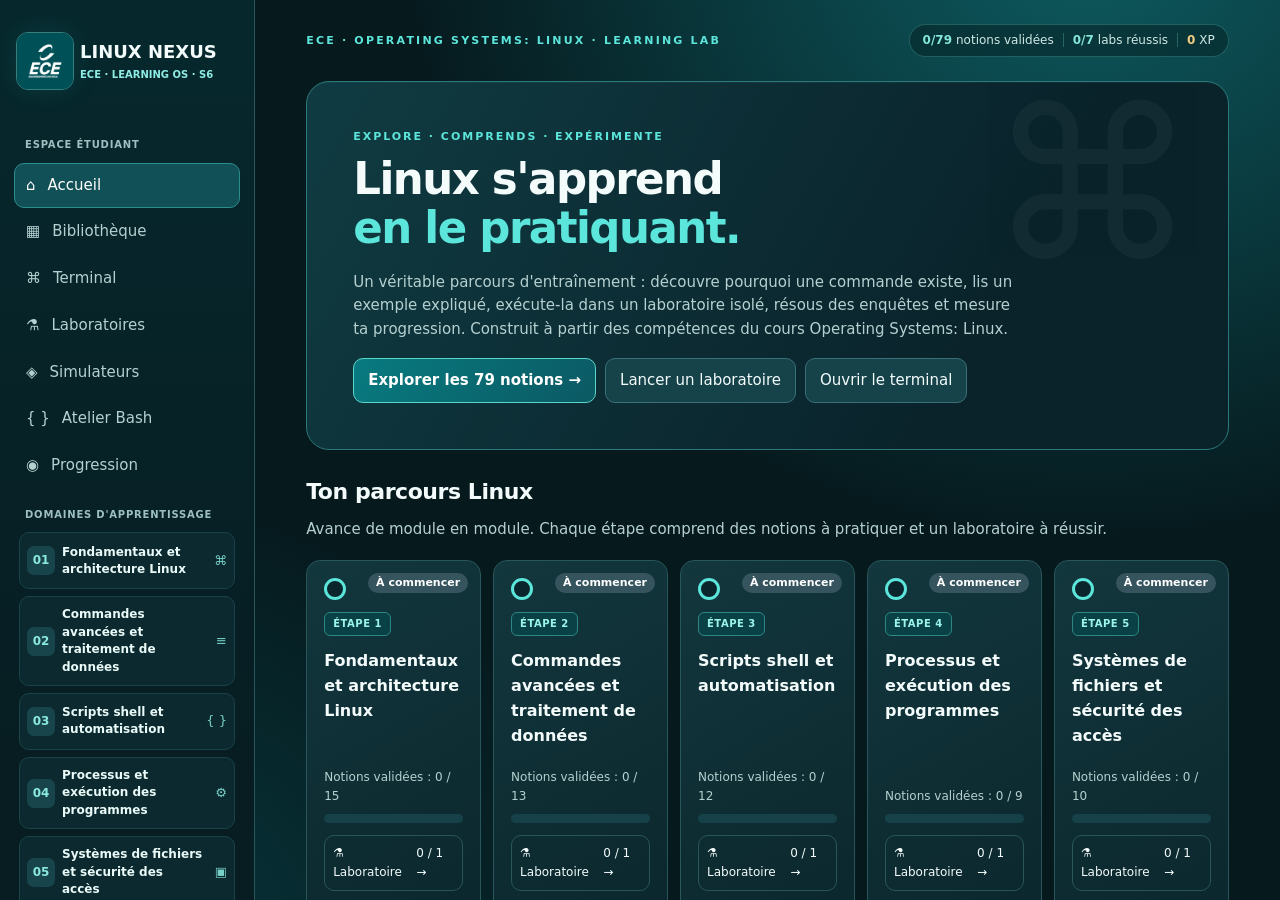
==== linux/index.html @ 172607f1 "feat: creer le point entree Linux sans dupliquer les scripts" ====
<!doctype html>
<html lang="fr">
  <head>
    <meta charset="utf-8">
    <meta name="viewport" content="width=device-width,initial-scale=1">
    <title>
      LINUX NEXUS · ECE Engineering School
    </title>
    <meta name="theme-color" content="#005057">
    <meta
      name="description"
      content="LINUX NEXUS · Laboratoire Linux pédagogique de l’ECE Engineering School"
    >
    <link rel="icon" type="image/svg+xml" href="../assets/favicon.svg">
    <link rel="stylesheet" href="../css/styles.css">
  </head>
  <body>
    <div class="shell">
      <aside class="sidebar">
        <div class="sidebar-inner">
          <div class="logo">
            <a
              class="ece-logo-frame ece-site-link"
              href="https://www.ece.fr/"
              target="_blank"
              rel="noopener noreferrer"
              title="Accéder à ece.fr (nouvel onglet)"
              aria-label="Visiter ece.fr, site de l’ECE (nouvel onglet)"
            >
              <img
                class="ece-logo ece-official-logo"
                src="../assets/ece-logo.jpg"
                alt="Logo officiel ECE Engineering School"
                width="58"
                height="58"
                loading="eager"
                decoding="async"
              >
            </a>
            <div class="ece-brand-text">
              LINUX NEXUS
              <small>
                ECE · LEARNING OS · S6
              </small>
            </div>
          </div>
          <div class="side-label">
            ESPACE ÉTUDIANT
          </div>
          <div class="navwrap" id="nav">
          </div>
          <div class="side-label domainnav">
            DOMAINES D'APPRENTISSAGE
          </div>
          <div class="domainnav" id="domains">
          </div>
        </div>
      </aside>
      <main class="main">
        <div class="top">
          <div class="eyebrow">
            ECE · OPERATING SYSTEMS: LINUX · LEARNING LAB
          </div>
          <div class="status" id="status">
            Environnement simulé · hors ligne
          </div>
        </div>
        <div class="status status-floating" id="floating-status" aria-hidden="true">
        </div>
        <div id="app">
        </div>
      </main>
    </div>
    <footer class="footer">
      <div class="footer-content">
        LINUX NEXUS · Plateforme d'apprentissage autonome · Simulations locales sans exécution de commandes
        sur votre machine. Les outils avancés nécessitent un vrai Linux pour une validation système
        complète.
        <span class="ece-footer-separator" aria-hidden="true">
          ·
        </span>
        <a
          class="ece-footer-link"
          href="https://www.ece.fr/"
          target="_blank"
          rel="noopener noreferrer"
          aria-label="Visiter ece.fr (nouvel onglet)"
        >
          ece.fr
        </a>
      </div>
    </footer>
    <script src="../js/data/linux.js">
    </script>
    <script src="../js/data/labs.js">
    </script>
    <script src="../js/data/terminal-fs.js">
    </script>
    <script src="../js/simulators.js">
    </script>
    <script src="../js/routing.js">
    </script>
    <script src="../js/storage.js">
    </script>
    <script src="../js/progress.js">
    </script>
    <script src="../js/app.js">
    </script>
  </body>
</html>
---- css/styles.css ----
:root{
  color-scheme:dark;
  --bg:#070d1b;
  --p:#111d31;
  --p2:#172842;
  --line:#2a4161;
  --fg:#ecf6ff;
  --muted:#a2b8d2;
  --cyan:#54e6ed;
  --green:#75e7b6;
  --gold:#ffc87c;
  --red:#ff9eaa}
*{
  box-sizing:border-box}
body{
  margin:0;
  background:radial-gradient(ellipse at 80% -10%,#17466a,transparent 42%),var(--bg);
  color:var(--fg);
  font:15px/1.58 system-ui,Segoe UI,Arial,sans-serif}
button,input,select,textarea{
  font:inherit}
button{
  cursor:pointer;
  color:var(--fg);
  background:#1c3554;
  border:1px solid #3a5a7d;
  border-radius:10px;
  padding:10px 14px;
  transition:.15s}
button:hover{
  border-color:var(--cyan);
  background:#224363}
button:focus-visible,input:focus-visible,textarea:focus-visible{
  outline:2px solid var(--cyan);
  outline-offset:2px}
button.primary{
  background:linear-gradient(135deg,#087d98,#1757a0);
  border-color:#48bed5;
  font-weight:700}
button:disabled{
  opacity:.45;
  cursor:not-allowed}
input,textarea,select{
  background:#091529;
  border:1px solid var(--line);
  color:var(--fg);
  border-radius:9px;
  padding:11px;
  width:100%}
textarea{
  min-height:120px;
  resize:vertical;
  font:13px/1.55 ui-monospace,SFMono-Regular,Consolas,monospace}
.shell{
  display:grid;
  grid-template-columns:255px minmax(0,1fr);
  min-height:calc(100vh - 80px);
  min-height:calc(100dvh - 80px)}
.sidebar{
  background:#091528;
  border-right:1px solid var(--line);
  padding:0;
  position:relative;
  align-self:stretch;
  min-height:100%;
  overflow:visible}
.sidebar-inner{
  position:sticky;
  top:0;
  max-height:100vh;
  max-height:100dvh;
  overflow-y:auto;
  overflow-x:hidden;
  padding:22px 14px;
  box-sizing:border-box}
.logo{
  display:flex;
  align-items:center;
  gap:11px;
  padding:10px 9px 23px;
  font-size:19px;
  font-weight:900;
  letter-spacing:.04em}
.logo i{
  display:grid;
  place-items:center;
  width:40px;
  height:40px;
  border-radius:12px;
  background:linear-gradient(135deg,#17c8e8,#536aff);
  font-style:normal;
  color:#041423}
.logo small{
  display:block;
  font-size:10px;
  color:var(--cyan);
  letter-spacing:.18em}
.nav{
  width:100%;
  text-align:left;
  display:flex;
  gap:12px;
  align-items:center;
  background:transparent;
  border-color:transparent;
  margin:1px 0;
  padding:10px 11px;
  color:var(--muted)}
.nav.on{
  background:#163553;
  border-color:#28678a;
  color:#fff}
.nav:hover{
  color:white}
.side-label{
  font-size:10px;
  letter-spacing:.08em;
  color:#91b5cc;
  margin:24px 11px 10px;
  font-weight:800;
  white-space:nowrap}
.side-label.domainnav{
  margin-top:18px}
.main{
  display:flex;
  flex-direction:column;
  min-width:0;
  padding:24px clamp(18px,4vw,62px) 45px;
  max-width:1600px;
  width:100%;
  margin:auto}
#app{
  flex:1 0 auto}
.top{
  display:flex;
  align-items:center;
  justify-content:space-between;
  gap:15px;
  margin-bottom:24px;
  flex-wrap:wrap}
.top .eyebrow{
  font-size:11px;
  letter-spacing:.2em;
  color:var(--cyan);
  font-weight:800}
.status{
  font-size:12px;
  color:var(--muted);
  border:1px solid var(--line);
  border-radius:30px;
  padding:7px 13px}
.status-floating{
  position:fixed;
  top:12px;
  right:clamp(18px,4vw,62px);
  z-index:30;
  background:rgba(7,43,49,.94);
  box-shadow:0 5px 18px rgba(0,0,0,.2);
  backdrop-filter:blur(8px);
  pointer-events:none;
  opacity:0;
  visibility:hidden;
  transform:translateY(-5px);
  transition:opacity .16s ease,transform .16s ease,visibility .16s ease;
  max-width:calc(100vw - 32px)}
.status-floating.is-visible{
  opacity:1;
  visibility:visible;
  transform:translateY(0)}
@media(max-width:900px){
  .status-floating{
    top:8px;
    right:10px;
    font-size:10px;
    padding:5px 9px}
  }
.hero{
  padding:clamp(23px,4vw,46px);
  border:1px solid #2b5a78;
  border-radius:23px;
  background:linear-gradient(125deg,#102b49,#0d192c 70%);
  position:relative;
  overflow:hidden;
  margin-bottom:22px}
.hero:after{
  content:'⌘';
  position:absolute;
  right:30px;
  top:0;
  font-size:210px;
  line-height:1;
  opacity:.045;
  pointer-events:none}
h1{
  font-size:clamp(29px,3.4vw,51px);
  letter-spacing:-.035em;
  line-height:1.12;
  margin:10px 0 18px}
h2{
  font-size:22px;
  margin:27px 0 13px;
  letter-spacing:-.02em}
h3{
  font-size:16px;
  margin:8px 0 10px}
p{
  margin:8px 0 14px}
.muted{
  color:var(--muted)}
.small{
  font-size:12px}
.eyebrow{
  font-size:11px;
  letter-spacing:.18em;
  color:var(--cyan);
  font-weight:800;
  text-transform:uppercase}
.grid{
  display:grid;
  grid-template-columns:repeat(auto-fit,minmax(255px,1fr));
  gap:14px}
.card{
  background:linear-gradient(160deg,#14243a,#101b2d);
  border:1px solid var(--line);
  border-radius:16px;
  padding:20px;
  min-width:0}
.card:hover{
  border-color:#3a6484}
#cards>.card{
  display:flex;
  flex-direction:column}
#cards>.card>.code{
  margin-top:auto}
#cards>.card>.actions{
  flex-shrink:0}
.lab-cards>.card{
  display:flex;
  flex-direction:column}
.lab-cards>.card>p.small{
  margin-top:auto}
.lab-cards>.card>button{
  align-self:flex-start}
.card .big{
  font-size:34px;
  color:var(--cyan);
  font-weight:800}
.tag{
  display:inline-block;
  color:#8aeaf2;
  background:#0c3348;
  border:1px solid #256278;
  border-radius:6px;
  padding:3px 8px;
  font-size:10px;
  letter-spacing:.05em;
  font-weight:800;
  margin-bottom:8px}
.tag.gold{
  color:var(--gold);
  background:#382b1e;
  border-color:#705330}
.actions{
  display:flex;
  flex-wrap:wrap;
  gap:9px;
  margin-top:16px}
.code{
  font:13px/1.65 ui-monospace,SFMono-Regular,Consolas,monospace;
  background:#071323;
  color:#a4f0e5;
  padding:13px 15px;
  border:1px solid #2c5267;
  border-radius:10px;
  white-space:pre-wrap;
  overflow-wrap:anywhere}
.terminal{
  background:#050d17;
  border:1px solid #36617b;
  border-radius:16px;
  overflow:hidden;
  box-shadow:0 20px 55px #0005}
.termbar{
  background:#13243a;
  padding:10px 16px;
  display:flex;
  align-items:center;
  gap:8px;
  font-size:12px;
  color:#a8bfd6}
.dot{
  width:9px;
  height:9px;
  border-radius:50%;
  background:#ff7e85}
.dot:nth-child(2){
  background:#ffc36d}
.dot:nth-child(3){
  background:#75e7b6}
.termout{
  height:350px;
  overflow:auto;
  padding:18px;
  white-space:pre-wrap;
  overflow-wrap:anywhere;
  font:13px/1.6 ui-monospace,Consolas,monospace;
  color:#c6e6ef}
.termline{
  display:flex;
  align-items:center;
  gap:8px;
  padding:0 16px 14px}
.termline span{
  white-space:nowrap;
  font:12px ui-monospace;
  color:var(--green)}
.termline input{
  border:none;
  background:transparent;
  padding:9px 0;
  outline:none!important;
  font:13px ui-monospace}
.ok{
  background:#102f29;
  border:1px solid #286a59;
  color:#b0f3d2;
  border-radius:10px;
  padding:13px;
  margin:12px 0}
.warn{
  background:#392a1d;
  border:1px solid #76532e;
  color:#ffe2b2;
  border-radius:10px;
  padding:13px;
  margin:12px 0}
.bad{
  background:#3b202d;
  border:1px solid #78394b;
  color:#ffb8c4;
  border-radius:10px;
  padding:13px;
  margin:12px 0}
.progress{
  height:9px;
  background:#23374d;
  border-radius:99px;
  overflow:hidden}
.progress>div{
  height:100%;
  background:linear-gradient(90deg,#25bcd1,#7cebc0);
  transition:width .3s}
.split{
  display:grid;
  grid-template-columns:minmax(0,1.15fr) minmax(0,1fr);
  gap:16px}
.lesson-tabs{
  display:flex;
  gap:8px;
  flex-wrap:wrap;
  margin:15px 0}
.lesson-tabs button{
  font-size:12px}
.choice{
  display:block;
  width:100%;
  text-align:left;
  margin:7px 0}
.choice.selected{
  border-color:var(--cyan);
  background:#1a455d}
ul{
  padding-left:22px}
.scroll{
  overflow:auto}
table{
  border-collapse:collapse;
  width:100%;
  font-size:13px}
th,td{
  padding:10px 12px;
  border-bottom:1px solid var(--line);
  text-align:left}
th{
  color:var(--cyan)}
.pill{
  display:inline-block;
  border-radius:99px;
  background:#193d50;
  color:#9aebf0;
  padding:3px 10px;
  font-size:11px}
.labstep{
  display:flex;
  gap:12px;
  margin:10px 0;
  align-items:flex-start}
.labstep b{
  background:#174461;
  color:var(--cyan);
  width:28px;
  height:28px;
  display:grid;
  place-items:center;
  border-radius:50%;
  flex:none}
.meter{
  height:13px;
  background:#1c3146;
  border-radius:20px;
  overflow:hidden}
.meter div{
  height:100%;
  background:linear-gradient(90deg,#2587d2,#64e2bc)}
.hint{
  border-left:3px solid #c9a059;
  padding:10px 15px;
  background:#30291d;
  color:#e9d5ad;
  margin:12px 0}
.iconbox{
  font-size:28px;
  margin-bottom:10px}
.footer{
  width:100%;
  min-height:48px;
  display:flex;
  align-items:center;
  background:#10383e;
  color:#c5e6e8;
  border-top:1px solid #31616a;
  padding:10px clamp(18px,4vw,62px);
  font-size:12px;
  line-height:1.5}
.footer-content{
  max-width:1600px;
  width:100%;
  margin:0 auto;
  text-align:center}
@media(max-width:900px){
  .shell{
    grid-template-columns:1fr}
  .sidebar{
    height:auto;
    position:relative;
    border-right:0;
    border-bottom:1px solid var(--line);
    padding:10px 15px}
  .logo{
    padding:4px 8px 10px}
  .navwrap{
    display:flex;
    overflow:auto;
    gap:5px}
  .nav{
    width:auto;
    white-space:nowrap}
  .side-label,.domainnav{
    display:none}
  .main{
    padding:20px}
  .split{
    grid-template-columns:1fr}
  }
@media(max-width:480px){
  .termline span{
    font-size:10px}
  .hero{
    padding:22px}
  .termout{
    height:280px}
  }


/* V2: parcours pédagogique visuel, inspiré des principes de l’Atelier Git. */
.path-track{
  display:grid;
  grid-template-columns:repeat(auto-fit,minmax(170px,1fr));
  gap:12px;
  margin:18px 0 25px}

.path-step{
  position:relative;
  display:flex;
  flex-direction:column;
  background:linear-gradient(150deg,#142940,#0d1b30);
  border:1px solid var(--line);
  border-radius:14px;
  padding:17px;
  min-width:0}

.path-step:before{
  content:"";
  display:block;
  width:16px;
  height:16px;
  border:3px solid var(--cyan);
  border-radius:50%;
  background:#0d1b30;
  margin-bottom:12px}

.path-step.complete:before{
  background:var(--green);
  border-color:var(--green)}

.path-step.partial:before{
  background:linear-gradient(90deg,var(--green) 50%,#0d1b30 50%)}

.path-step h3{
  margin:4px 0 7px}
.path-step p{
  font-size:12px;
  color:var(--muted);
  margin:0 0 12px}

.path-step .progress{
  margin:8px 0 12px}
.path-step button{
  width:100%;
  font-size:12px;
  padding:8px}

.path-step > .tag{
  align-self:flex-start}

.path-step .path-status{
  position:absolute;
  top:12px;
  right:12px;
  max-width:calc(100% - 66px);
  padding:3px 8px;
  border-radius:999px;
  background:#36545e;
  color:#fff;
  font-size:11px;
  font-weight:700;
  line-height:1.25;
  text-align:center}

.path-step .path-bottom{
  margin-top:auto;
  padding-top:12px}

.path-step .path-notions{
  margin-bottom:6px}

.path-step .path-lab{
  display:flex;
  justify-content:space-between;
  align-items:center;
  gap:6px;
  text-align:left;
  background:transparent;
  border:1px solid var(--line);
  margin:0 0 10px;
  color:var(--fg)}

.path-step .path-lab:hover,.path-step .path-lab:focus-visible{
  border-color:var(--cyan);
  background:var(--p2)}


.path-head{
  display:flex;
  justify-content:space-between;
  align-items:center;
  gap:12px;
  flex-wrap:wrap;
  margin-top:25px}

.path-head h2{
  margin:0}
.path-count{
  font-size:12px;
  color:var(--muted)}

@media(max-width:650px){
  .path-track{
    grid-template-columns:repeat(auto-fit,minmax(145px,1fr))}
  }


/* ECE visual identity — teal from supplied school logo; accessible dark academic interface. */
:root{
  --bg:#06191d;
  --p:#0b262b;
  --p2:#11333a;
  --line:#28565b;
  --fg:#f3fbfb;
  --muted:#b5d0d0;
  --cyan:#5ce5db;
  --green:#8ee9bd;
  --gold:#ffd38d;
  --red:#ff9eaa}

body{
  background:radial-gradient(ellipse at 85% -8%,#0d5c61 0%,transparent 45%),radial-gradient(ellipse at 0% 105%,#073b40 0%,transparent 36%),var(--bg)}

.sidebar{
  background:linear-gradient(180deg,#06282d,#071d22 85%);
  border-right-color:#28565b}

.logo{
  gap:12px;
  letter-spacing:.025em;
  font-size:18px;
  line-height:1.25}

.ece-logo{
  width:58px;
  height:58px;
  object-fit:cover;
  border:1px solid #367d7d;
  border-radius:12px;
  flex:none;
  box-shadow:0 0 24px #37c7ba20}

.logo small{
  color:#8fece4;
  letter-spacing:.10em;
  font-size:9px;
  margin-top:4px}

button{
  background:#16434a;
  border-color:#397079}

button:hover{
  background:#20545a;
  border-color:var(--cyan)}

button.primary{
  background:linear-gradient(125deg,#087b80,#0b5963);
  border-color:#5bd6cb;
  color:#fff}

input,textarea,select{
  background:#081e23}

.nav.on{
  background:#125057;
  border-color:#2c8d8e}

.side-label{
  color:#9dbfc0}

.hero{
  border-color:#2b797a;
  background:linear-gradient(120deg,#103b42,#0a232b 72%);
  box-shadow:inset 0 1px #8ff6e50c}

.hero:after{
  content:'⌘';
  opacity:.035}

.card{
  background:linear-gradient(160deg,#103239,#0a242a);
  border-color:#2a555b}

.card:hover{
  border-color:#46928f}

.tag{
  background:#0a4146;
  border-color:#2e8784;
  color:#9cf5eb}

.tag.gold{
  background:#3a3020;
  border-color:#79613c}

.code{
  background:#061c22;
  border-color:#2b5b60;
  color:#b0f4e9}

.terminal{
  background:#041417;
  border-color:#397c7b}

.termbar{
  background:#0d343a;
  color:#b5d6d5}

.termout{
  color:#d0f2ec}

.progress{
  background:#164148}

.progress>div,.meter div{
  background:linear-gradient(90deg,#1ca6a9,#85e8bd)}

.path-step{
  background:linear-gradient(150deg,#12373d,#0a252b)}

.path-step:before{
  background:#0a252b}

.path-step.partial:before{
  background:linear-gradient(90deg,var(--green) 50%,#0a252b 50%)}

.choice.selected{
  background:#14545a}

.pill{
  background:#145057;
  color:#b1f3eb}

.hint{
  background:#302d22;
  border-left-color:#d9ae69;
  color:#f3deb6}

.ok{
  background:#103c31}

.warn{
  background:#392d20}

.bad{
  background:#3b202d}

.footer{
  color:#a5c2c2}

@media(max-width:900px){
  .sidebar{
    border-bottom-color:var(--line)}
  }

@media(max-width:480px){
  .ece-logo{
    width:46px;
    height:46px}
  .logo{
    font-size:16px}
  }


/* Mobile layout hardening: prevent oversized content from forcing desktop-width viewport. */
html{
  width:100%;
  max-width:100%;
  overflow-x:hidden}

body{
  width:100%;
  max-width:100%;
  overflow-x:hidden}

.shell{
  width:100%;
  max-width:100%;
  min-width:0}

.sidebar,.main,#app,.top,.hero,.card,.split,.grid,.path-track{
  min-width:0;
  max-width:100%}

.top .eyebrow{
  overflow-wrap:anywhere}

.hero h1,.hero p,.card h2,.card h3{
  overflow-wrap:anywhere}

.logo>div{
  min-width:0}

.ece-mark{
  display:flex;
  flex-direction:column;
  align-items:center;
  justify-content:center;
  overflow:hidden;
  background:#005057;
  border:1px solid #4baba7;
  color:#fff}

.ece-mark svg{
  width:36px;
  height:31px;
  display:block;
  flex:none}

.ece-mark b{
  font-size:14px;
  font-weight:900;
  line-height:1;
  letter-spacing:-.04em}

@media(max-width:900px){
  
 .sidebar-inner{
    position:static;
    max-height:none;
    overflow:visible;
    padding:10px 15px}
  
 .shell{
    display:block;
    width:100%;
    min-width:0}
  
 .sidebar{
    width:100%;
    max-width:100%;
    height:auto;
    overflow:hidden;
    position:relative}
  
 .navwrap{
    width:100%;
    max-width:100%;
    overflow-x:auto;
    overflow-y:hidden;
    -webkit-overflow-scrolling:touch;
    scrollbar-width:thin}
  
 .navwrap .nav{
    flex:0 0 auto}
  
 .main{
    width:100%;
    max-width:100%;
    padding:18px 16px 48px}
  
 .top{
    align-items:flex-start;
    flex-direction:column;
    gap:10px}
  
 .top .eyebrow{
    font-size:10px;
    letter-spacing:.10em}
  
 .status{
    max-width:100%;
    white-space:normal;
    overflow-wrap:anywhere}
  
 .hero{
    padding:24px 20px}
  
 .hero h1{
    font-size:clamp(26px,8vw,42px)}
  
 .split{
    grid-template-columns:minmax(0,1fr)}
  
 .grid,.path-track{
    grid-template-columns:repeat(auto-fit,minmax(min(100%,220px),1fr))}
  
 .code,.termout{
    max-width:100%;
    overflow-wrap:anywhere}
  
 .scroll{
    max-width:100%;
    overflow-x:auto}
  
}

@media(max-width:480px){
  
 .logo{
    font-size:17px;
    gap:10px}
  
 .ece-mark{
    width:48px;
    height:48px;
    min-width:48px}
  
 .ece-mark svg{
    width:29px;
    height:26px}
  
 .ece-mark b{
    font-size:12px}
  
 .logo small{
    font-size:9px;
    letter-spacing:.04em}
  
 .hero{
    padding:20px 16px}
  
 .hero h1{
    font-size:clamp(25px,8vw,34px)}
  
 .card{
    padding:16px}
  
 .grid,.path-track{
    grid-template-columns:minmax(0,1fr)}
  
 .actions button{
    max-width:100%;
    white-space:normal}
  
 .termline{
    min-width:0}
  
 .termline input{
    min-width:0}
  
}

.ece-official-logo{
  display:block;
  object-fit:contain;
  object-position:center;
  background:#005057;
  border-radius:12px;
  overflow:hidden}
.ece-official-logo:hover{
  filter:brightness(1.08)}


/* Cadrage du logo uniquement : agrandir le visuel officiel sans changer le favicon ni le reste du site. */
.ece-logo-frame{
  display:block;
  position:relative;
  flex:none;
  width:58px;
  height:58px;
  overflow:hidden;
  border:1px solid #367d7d;
  border-radius:12px;
  background:#005057;
  box-shadow:0 0 24px #37c7ba20}

.ece-logo-frame .ece-official-logo{
  width:100%;
  height:100%;
  max-width:none;
  object-fit:cover;
  border:0;
  border-radius:0;
  box-shadow:none;
  transform:scale(1.38);
  transform-origin:center center}

@media(max-width:480px){
  .ece-logo-frame{
    width:48px;
    height:48px}
  .ece-logo-frame .ece-official-logo{
    width:100%;
    height:100%}
  }


/* Point de vigilance : repère pédagogique distinct, accessible et sobre. */
.vigilance{
  margin-top:16px;
  padding:16px 17px;
  border:1px solid rgba(240,185,86,.45);
  border-left:4px solid #e8b45d;
  border-radius:10px;
  background:linear-gradient(115deg,rgba(111,76,25,.23),rgba(34,39,43,.14));
  }

.vigilance-title{
  display:flex;
  align-items:center;
  gap:9px;
  margin:0 0 8px;
  color:#f6ce88;
  font-size:14px;
  font-weight:800;
  letter-spacing:.015em;
  }

.vigilance-icon{
  display:inline-flex;
  align-items:center;
  justify-content:center;
  flex:0 0 23px;
  width:23px;
  height:23px;
  border-radius:7px;
  background:rgba(232,180,93,.17);
  color:#f6ce88;
  font-size:15px;
  }

.vigilance p{
  margin:0;
  color:#f4e8d6;
  line-height:1.65;
  overflow-wrap:anywhere;
  }


/* Desktop: the document scrolls through the content and full-width footer.
   The sidebar keeps its own sticky, independently scrollable navigation. */
@media(min-width:901px){
  
 html,body{
    height:100%;
    overflow:hidden}
  
 .shell{
    height:100vh;
    height:100dvh;
    min-height:0;
    overflow:hidden}
  
 .sidebar{
    position:relative;
    align-self:stretch;
    height:100%;
    min-height:0;
    overflow:hidden}
  
 .sidebar-inner{
    position:static;
    height:100%;
    max-height:100%;
    overflow-y:auto;
    overflow-x:hidden;
    overscroll-behavior-y:contain;
    padding:22px 14px 28px}
  
 .main{
    height:100%;
    min-height:0;
    max-width:none;
    overflow-y:auto;
    overflow-x:hidden;
    overscroll-behavior-y:contain}
  
 body{
    display:flex;
    flex-direction:column;
    height:100vh;
    height:100dvh}
  
 .shell{
    flex:1 1 auto;
    height:auto;
    min-height:0}
  
 body>.footer{
    display:none;
    flex:0 0 auto}
  
 body.footer-at-end>.footer{
    display:flex}
  
}


/* Compact ECE brand in the fixed-width desktop sidebar; preserve the official logo size. */
@media(min-width:901px){
  
 .sidebar .logo{
    gap:6px;
    padding-left:2px;
    padding-right:2px;
    font-size:18px;
    letter-spacing:0;
    line-height:1.2}
  
 .sidebar .ece-brand-text{
    min-width:0;
    white-space:nowrap}
  
 .sidebar .logo small{
    font-size:10px;
    letter-spacing:0;
    line-height:1.35;
    margin-top:5px;
    white-space:nowrap}
  
}


/* ECE learning-domain navigation: compact, legible cards in the existing sidebar. */
.domainnav#domains{
  display:grid;
  gap:7px;
  padding:0 5px 18px}

.domain-card{
  width:100%;
  display:grid;
  grid-template-columns:28px minmax(0,1fr) 17px;
  align-items:center;
  gap:7px;
  min-height:57px;
  padding:9px 7px;
  text-align:left;
  background:#0b292e;
  border:1px solid #194349;
  border-radius:10px;
  color:#e9faf8;
  font:inherit;
  cursor:pointer;
  transition:background .15s,border-color .15s}

.domain-card:hover,.domain-card:focus-visible{
  background:#17454b;
  border-color:#418c89;
  outline-offset:2px}

.domain-card.on{
  background:#16464b;
  border-color:#54b6ae;
  box-shadow:inset 3px 0 #63dfd2}

.domain-number{
  display:grid;
  place-items:center;
  min-height:29px;
  background:#17454b;
  border-radius:7px;
  color:#8be8dd;
  font-size:12px;
  font-weight:800}

.domain-title{
  min-width:0;
  overflow-wrap:break-word;
  font-size:12px;
  line-height:1.45;
  font-weight:600}

.domain-symbol{
  justify-self:end;
  color:#78cfc7;
  font-size:13px;
  white-space:nowrap}

@media(max-width:900px){
  .domainnav#domains{
    display:none}
  }


/* Position in the 79-lesson sequence, distinct from validated learning progress. */
.lesson-position{
  max-width:360px;
  margin-top:16px;
  font-size:12px;
  color:var(--muted)}

.lesson-position-track{
  height:5px;
  border-radius:20px;
  overflow:hidden;
  background:rgba(117,210,203,.16);
  margin-top:7px}

.lesson-position-track span{
  display:block;
  height:100%;
  background:#5bd8ca;
  border-radius:inherit}

.lesson-actions button:disabled{
  opacity:.42;
  cursor:not-allowed}

.lesson-end{
  align-self:center;
  font-size:12px;
  font-weight:700;
  color:#78dacc}


/* Compact ECE progress indicators: actual validations, completed labs and XP. */
.status{
  display:flex;
  align-items:center;
  gap:9px;
  flex-wrap:wrap;
  background:rgba(7,40,44,.65);
  border-color:rgba(87,190,181,.32);
  color:#d0e9e6;
  font-size:12px;
  line-height:1.4}

.status-item{
  display:inline-flex;
  align-items:center;
  gap:4px;
  white-space:nowrap}

.status-value{
  font-weight:800;
  color:#83e5d9;
  font-variant-numeric:tabular-nums}

.status-divider{
  height:14px;
  width:1px;
  background:rgba(120,210,201,.3)}

.status-xp .status-value{
  color:#f1ca80}

@media(max-width:600px){
  .status{
    gap:6px 9px;
    padding:8px 11px}
  .status-divider{
    display:none}
  .status-item{
    font-size:11px}
  }


/* Official ECE website links: logo and discreet footer text. */
.ece-site-link{
  cursor:pointer;
  text-decoration:none}

.ece-site-link:hover{
  border-color:#6ee1d5;
  box-shadow:0 0 0 2px rgba(110,225,213,.18),0 0 24px #37c7ba20}

.ece-site-link:focus-visible,.ece-footer-link:focus-visible{
  outline:2px solid #8fece4;
  outline-offset:3px}

.ece-footer-link{
  color:#86e2d8;
  text-decoration:underline;
  text-decoration-color:rgba(134,226,216,.45);
  text-underline-offset:3px;
  white-space:nowrap}

.ece-footer-link:hover{
  color:#ffffff;
  text-decoration-color:currentColor}

.ece-footer-separator{
  margin:0 5px;
  color:#7faeaa}


/* Optional activities stay below 05 Retenir in the right column. */
.further-learning{
  padding:17px 19px}

.further-learning h3{
  margin:0 0 7px;
  font-size:15px}

.further-learning .muted{
  margin:0 0 11px}

.further-learning .actions{
  margin-top:0;
  gap:8px}

.further-learning .actions button{
  font-size:12px;
  padding:9px 11px}
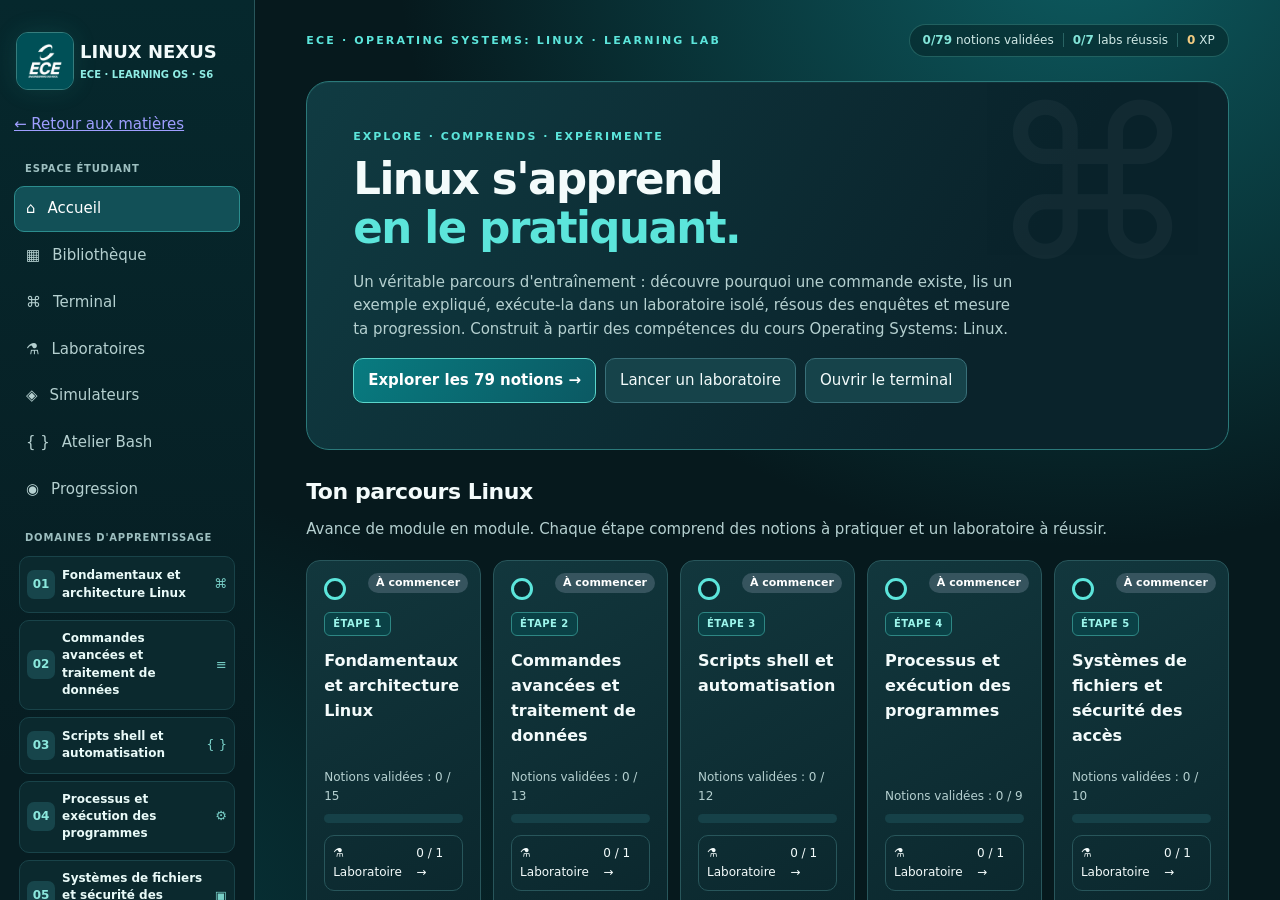
==== commit 24abd680: "feat: ajouter un retour au portail depuis Linux" ====
--- a/linux/index.html
+++ b/linux/index.html
@@ -44,6 +44,7 @@
               </small>
             </div>
           </div>
+          <a class="back-to-portal" href="../">← Retour aux matières</a>
           <div class="side-label">
             ESPACE ÉTUDIANT
           </div>
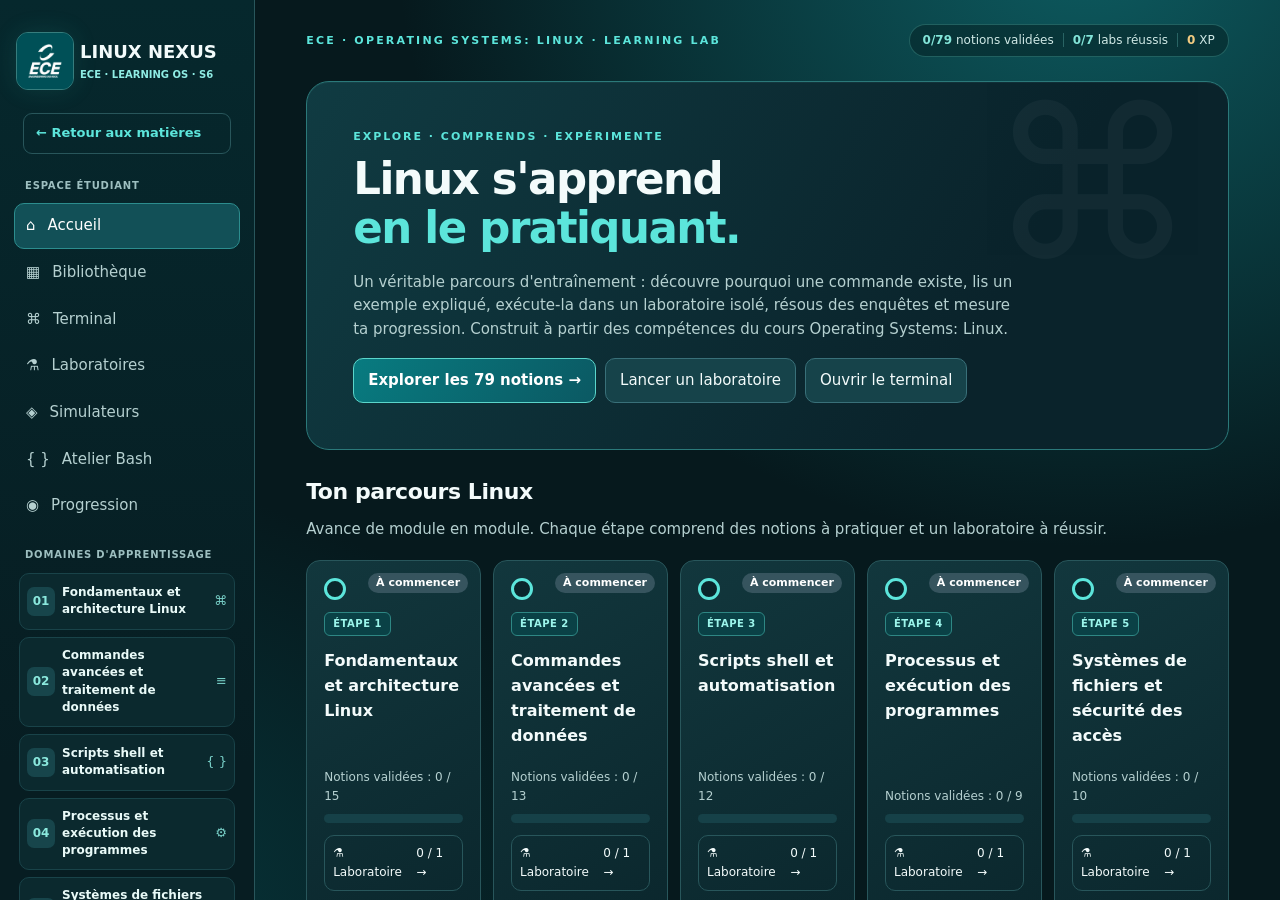
==== commit 9082c836: "refactor: pointer le cours Linux et ses tests vers les sources extraites" ====
--- a/linux/index.html
+++ b/linux/index.html
@@ -91,13 +91,13 @@
         </a>
       </div>
     </footer>
-    <script src="../js/data/linux.js">
+    <script src="../courses/linux/lessons/data.js">
     </script>
-    <script src="../js/data/labs.js">
+    <script src="../courses/linux/labs/data.js">
     </script>
-    <script src="../js/data/terminal-fs.js">
+    <script src="../courses/linux/terminal/fs.js">
     </script>
-    <script src="../js/simulators.js">
+    <script src="../courses/linux/simulators/index.js">
     </script>
     <script src="../js/routing.js">
     </script>
--- a/css/styles.css
+++ b/css/styles.css
@@ -1262,3 +1262,6 @@
   font-size:12px;
   padding:9px 11px}
 
+
+/* Lien de retour au portail multi-matières, sans modifier la navigation Linux. */
+.back-to-portal{display:block;margin:0 9px 20px;padding:9px 12px;border:1px solid var(--line);border-radius:9px;color:var(--cyan);font-size:13px;font-weight:650;text-decoration:none}.back-to-portal:hover{background:var(--p2);border-color:var(--cyan)}.back-to-portal:focus-visible{outline:2px solid var(--cyan);outline-offset:3px}
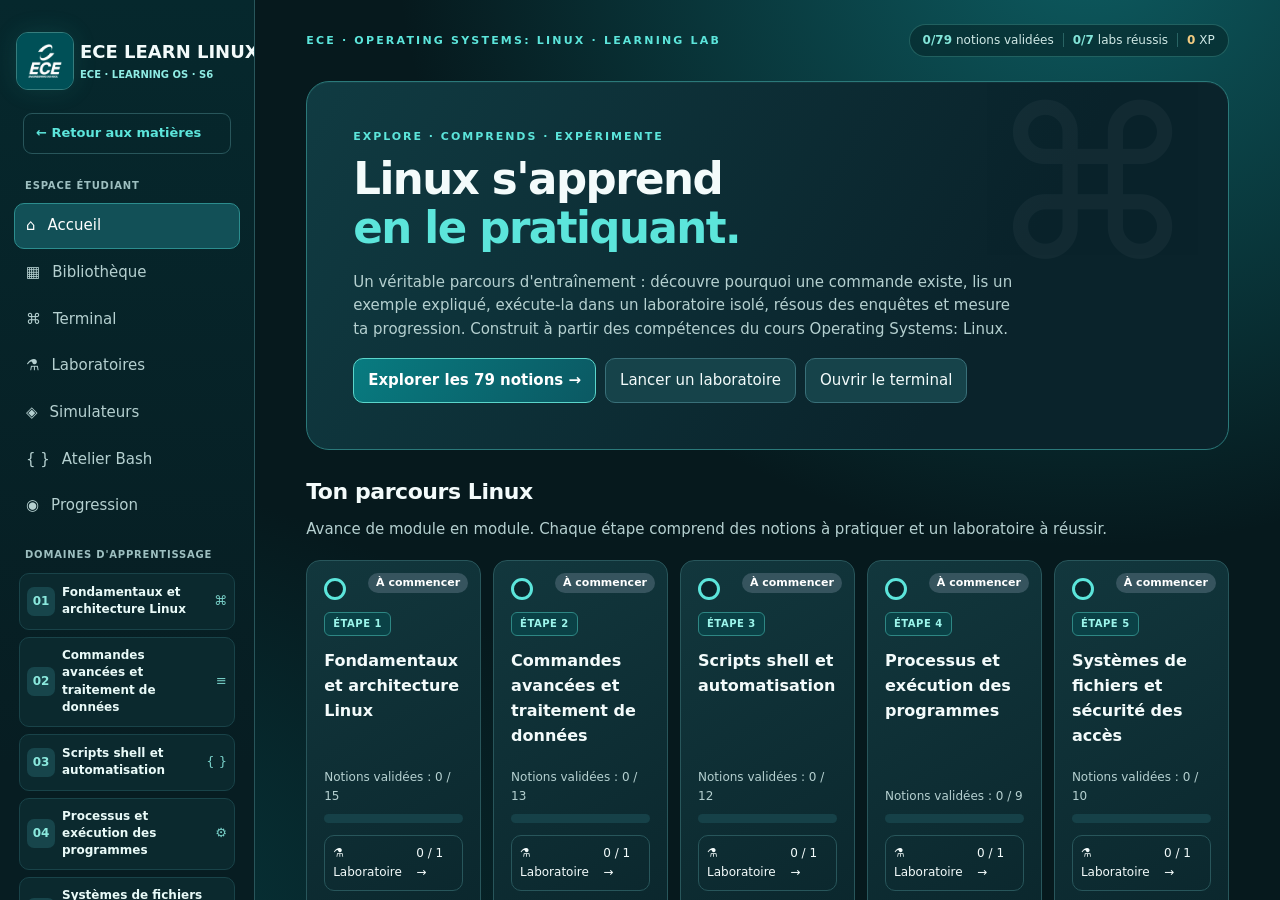
==== commit 7070e885: "refactor: noms et stockage ECE Learn pour environnement de test" ====
--- a/linux/index.html
+++ b/linux/index.html
@@ -4,12 +4,12 @@
     <meta charset="utf-8">
     <meta name="viewport" content="width=device-width,initial-scale=1">
     <title>
-      LINUX NEXUS · ECE Engineering School
+      ECE LEARN LINUX · ECE Engineering School
     </title>
     <meta name="theme-color" content="#005057">
     <meta
       name="description"
-      content="LINUX NEXUS · Laboratoire Linux pédagogique de l’ECE Engineering School"
+      content="ECE LEARN LINUX · Laboratoire Linux pédagogique de l’ECE Engineering School"
     >
     <link rel="icon" type="image/svg+xml" href="../assets/favicon.svg">
     <link rel="stylesheet" href="../css/styles.css">
@@ -38,7 +38,7 @@
               >
             </a>
             <div class="ece-brand-text">
-              LINUX NEXUS
+              ECE LEARN LINUX
               <small>
                 ECE · LEARNING OS · S6
               </small>
@@ -74,7 +74,7 @@
     </div>
     <footer class="footer">
       <div class="footer-content">
-        LINUX NEXUS · Plateforme d'apprentissage autonome · Simulations locales sans exécution de commandes
+        ECE LEARN LINUX · Plateforme d'apprentissage autonome · Simulations locales sans exécution de commandes
         sur votre machine. Les outils avancés nécessitent un vrai Linux pour une validation système
         complète.
         <span class="ece-footer-separator" aria-hidden="true">
@@ -105,7 +105,19 @@
     </script>
     <script src="../js/progress.js">
     </script>
-    <script src="../js/app.js">
+    <script src="../components/navigation.js">
+    </script>
+    <script src="../components/lesson.js">
+    </script>
+    <script src="../components/quiz.js">
+    </script>
+    <script src="../courses/linux/terminal/engine.js">
+    </script>
+    <script src="../courses/linux/labs/engine.js">
+    </script>
+    <script src="../courses/linux/terminal/bash.js">
+    </script>
+    <script src="../js/app.js?v=modular-20261120-2">
     </script>
   </body>
 </html>
--- a/css/styles.css
+++ b/css/styles.css
@@ -1,1267 +1,4 @@
-
-:root{
-  color-scheme:dark;
-  --bg:#070d1b;
-  --p:#111d31;
-  --p2:#172842;
-  --line:#2a4161;
-  --fg:#ecf6ff;
-  --muted:#a2b8d2;
-  --cyan:#54e6ed;
-  --green:#75e7b6;
-  --gold:#ffc87c;
-  --red:#ff9eaa}
-*{
-  box-sizing:border-box}
-body{
-  margin:0;
-  background:radial-gradient(ellipse at 80% -10%,#17466a,transparent 42%),var(--bg);
-  color:var(--fg);
-  font:15px/1.58 system-ui,Segoe UI,Arial,sans-serif}
-button,input,select,textarea{
-  font:inherit}
-button{
-  cursor:pointer;
-  color:var(--fg);
-  background:#1c3554;
-  border:1px solid #3a5a7d;
-  border-radius:10px;
-  padding:10px 14px;
-  transition:.15s}
-button:hover{
-  border-color:var(--cyan);
-  background:#224363}
-button:focus-visible,input:focus-visible,textarea:focus-visible{
-  outline:2px solid var(--cyan);
-  outline-offset:2px}
-button.primary{
-  background:linear-gradient(135deg,#087d98,#1757a0);
-  border-color:#48bed5;
-  font-weight:700}
-button:disabled{
-  opacity:.45;
-  cursor:not-allowed}
-input,textarea,select{
-  background:#091529;
-  border:1px solid var(--line);
-  color:var(--fg);
-  border-radius:9px;
-  padding:11px;
-  width:100%}
-textarea{
-  min-height:120px;
-  resize:vertical;
-  font:13px/1.55 ui-monospace,SFMono-Regular,Consolas,monospace}
-.shell{
-  display:grid;
-  grid-template-columns:255px minmax(0,1fr);
-  min-height:calc(100vh - 80px);
-  min-height:calc(100dvh - 80px)}
-.sidebar{
-  background:#091528;
-  border-right:1px solid var(--line);
-  padding:0;
-  position:relative;
-  align-self:stretch;
-  min-height:100%;
-  overflow:visible}
-.sidebar-inner{
-  position:sticky;
-  top:0;
-  max-height:100vh;
-  max-height:100dvh;
-  overflow-y:auto;
-  overflow-x:hidden;
-  padding:22px 14px;
-  box-sizing:border-box}
-.logo{
-  display:flex;
-  align-items:center;
-  gap:11px;
-  padding:10px 9px 23px;
-  font-size:19px;
-  font-weight:900;
-  letter-spacing:.04em}
-.logo i{
-  display:grid;
-  place-items:center;
-  width:40px;
-  height:40px;
-  border-radius:12px;
-  background:linear-gradient(135deg,#17c8e8,#536aff);
-  font-style:normal;
-  color:#041423}
-.logo small{
-  display:block;
-  font-size:10px;
-  color:var(--cyan);
-  letter-spacing:.18em}
-.nav{
-  width:100%;
-  text-align:left;
-  display:flex;
-  gap:12px;
-  align-items:center;
-  background:transparent;
-  border-color:transparent;
-  margin:1px 0;
-  padding:10px 11px;
-  color:var(--muted)}
-.nav.on{
-  background:#163553;
-  border-color:#28678a;
-  color:#fff}
-.nav:hover{
-  color:white}
-.side-label{
-  font-size:10px;
-  letter-spacing:.08em;
-  color:#91b5cc;
-  margin:24px 11px 10px;
-  font-weight:800;
-  white-space:nowrap}
-.side-label.domainnav{
-  margin-top:18px}
-.main{
-  display:flex;
-  flex-direction:column;
-  min-width:0;
-  padding:24px clamp(18px,4vw,62px) 45px;
-  max-width:1600px;
-  width:100%;
-  margin:auto}
-#app{
-  flex:1 0 auto}
-.top{
-  display:flex;
-  align-items:center;
-  justify-content:space-between;
-  gap:15px;
-  margin-bottom:24px;
-  flex-wrap:wrap}
-.top .eyebrow{
-  font-size:11px;
-  letter-spacing:.2em;
-  color:var(--cyan);
-  font-weight:800}
-.status{
-  font-size:12px;
-  color:var(--muted);
-  border:1px solid var(--line);
-  border-radius:30px;
-  padding:7px 13px}
-.status-floating{
-  position:fixed;
-  top:12px;
-  right:clamp(18px,4vw,62px);
-  z-index:30;
-  background:rgba(7,43,49,.94);
-  box-shadow:0 5px 18px rgba(0,0,0,.2);
-  backdrop-filter:blur(8px);
-  pointer-events:none;
-  opacity:0;
-  visibility:hidden;
-  transform:translateY(-5px);
-  transition:opacity .16s ease,transform .16s ease,visibility .16s ease;
-  max-width:calc(100vw - 32px)}
-.status-floating.is-visible{
-  opacity:1;
-  visibility:visible;
-  transform:translateY(0)}
-@media(max-width:900px){
-  .status-floating{
-    top:8px;
-    right:10px;
-    font-size:10px;
-    padding:5px 9px}
-  }
-.hero{
-  padding:clamp(23px,4vw,46px);
-  border:1px solid #2b5a78;
-  border-radius:23px;
-  background:linear-gradient(125deg,#102b49,#0d192c 70%);
-  position:relative;
-  overflow:hidden;
-  margin-bottom:22px}
-.hero:after{
-  content:'⌘';
-  position:absolute;
-  right:30px;
-  top:0;
-  font-size:210px;
-  line-height:1;
-  opacity:.045;
-  pointer-events:none}
-h1{
-  font-size:clamp(29px,3.4vw,51px);
-  letter-spacing:-.035em;
-  line-height:1.12;
-  margin:10px 0 18px}
-h2{
-  font-size:22px;
-  margin:27px 0 13px;
-  letter-spacing:-.02em}
-h3{
-  font-size:16px;
-  margin:8px 0 10px}
-p{
-  margin:8px 0 14px}
-.muted{
-  color:var(--muted)}
-.small{
-  font-size:12px}
-.eyebrow{
-  font-size:11px;
-  letter-spacing:.18em;
-  color:var(--cyan);
-  font-weight:800;
-  text-transform:uppercase}
-.grid{
-  display:grid;
-  grid-template-columns:repeat(auto-fit,minmax(255px,1fr));
-  gap:14px}
-.card{
-  background:linear-gradient(160deg,#14243a,#101b2d);
-  border:1px solid var(--line);
-  border-radius:16px;
-  padding:20px;
-  min-width:0}
-.card:hover{
-  border-color:#3a6484}
-#cards>.card{
-  display:flex;
-  flex-direction:column}
-#cards>.card>.code{
-  margin-top:auto}
-#cards>.card>.actions{
-  flex-shrink:0}
-.lab-cards>.card{
-  display:flex;
-  flex-direction:column}
-.lab-cards>.card>p.small{
-  margin-top:auto}
-.lab-cards>.card>button{
-  align-self:flex-start}
-.card .big{
-  font-size:34px;
-  color:var(--cyan);
-  font-weight:800}
-.tag{
-  display:inline-block;
-  color:#8aeaf2;
-  background:#0c3348;
-  border:1px solid #256278;
-  border-radius:6px;
-  padding:3px 8px;
-  font-size:10px;
-  letter-spacing:.05em;
-  font-weight:800;
-  margin-bottom:8px}
-.tag.gold{
-  color:var(--gold);
-  background:#382b1e;
-  border-color:#705330}
-.actions{
-  display:flex;
-  flex-wrap:wrap;
-  gap:9px;
-  margin-top:16px}
-.code{
-  font:13px/1.65 ui-monospace,SFMono-Regular,Consolas,monospace;
-  background:#071323;
-  color:#a4f0e5;
-  padding:13px 15px;
-  border:1px solid #2c5267;
-  border-radius:10px;
-  white-space:pre-wrap;
-  overflow-wrap:anywhere}
-.terminal{
-  background:#050d17;
-  border:1px solid #36617b;
-  border-radius:16px;
-  overflow:hidden;
-  box-shadow:0 20px 55px #0005}
-.termbar{
-  background:#13243a;
-  padding:10px 16px;
-  display:flex;
-  align-items:center;
-  gap:8px;
-  font-size:12px;
-  color:#a8bfd6}
-.dot{
-  width:9px;
-  height:9px;
-  border-radius:50%;
-  background:#ff7e85}
-.dot:nth-child(2){
-  background:#ffc36d}
-.dot:nth-child(3){
-  background:#75e7b6}
-.termout{
-  height:350px;
-  overflow:auto;
-  padding:18px;
-  white-space:pre-wrap;
-  overflow-wrap:anywhere;
-  font:13px/1.6 ui-monospace,Consolas,monospace;
-  color:#c6e6ef}
-.termline{
-  display:flex;
-  align-items:center;
-  gap:8px;
-  padding:0 16px 14px}
-.termline span{
-  white-space:nowrap;
-  font:12px ui-monospace;
-  color:var(--green)}
-.termline input{
-  border:none;
-  background:transparent;
-  padding:9px 0;
-  outline:none!important;
-  font:13px ui-monospace}
-.ok{
-  background:#102f29;
-  border:1px solid #286a59;
-  color:#b0f3d2;
-  border-radius:10px;
-  padding:13px;
-  margin:12px 0}
-.warn{
-  background:#392a1d;
-  border:1px solid #76532e;
-  color:#ffe2b2;
-  border-radius:10px;
-  padding:13px;
-  margin:12px 0}
-.bad{
-  background:#3b202d;
-  border:1px solid #78394b;
-  color:#ffb8c4;
-  border-radius:10px;
-  padding:13px;
-  margin:12px 0}
-.progress{
-  height:9px;
-  background:#23374d;
-  border-radius:99px;
-  overflow:hidden}
-.progress>div{
-  height:100%;
-  background:linear-gradient(90deg,#25bcd1,#7cebc0);
-  transition:width .3s}
-.split{
-  display:grid;
-  grid-template-columns:minmax(0,1.15fr) minmax(0,1fr);
-  gap:16px}
-.lesson-tabs{
-  display:flex;
-  gap:8px;
-  flex-wrap:wrap;
-  margin:15px 0}
-.lesson-tabs button{
-  font-size:12px}
-.choice{
-  display:block;
-  width:100%;
-  text-align:left;
-  margin:7px 0}
-.choice.selected{
-  border-color:var(--cyan);
-  background:#1a455d}
-ul{
-  padding-left:22px}
-.scroll{
-  overflow:auto}
-table{
-  border-collapse:collapse;
-  width:100%;
-  font-size:13px}
-th,td{
-  padding:10px 12px;
-  border-bottom:1px solid var(--line);
-  text-align:left}
-th{
-  color:var(--cyan)}
-.pill{
-  display:inline-block;
-  border-radius:99px;
-  background:#193d50;
-  color:#9aebf0;
-  padding:3px 10px;
-  font-size:11px}
-.labstep{
-  display:flex;
-  gap:12px;
-  margin:10px 0;
-  align-items:flex-start}
-.labstep b{
-  background:#174461;
-  color:var(--cyan);
-  width:28px;
-  height:28px;
-  display:grid;
-  place-items:center;
-  border-radius:50%;
-  flex:none}
-.meter{
-  height:13px;
-  background:#1c3146;
-  border-radius:20px;
-  overflow:hidden}
-.meter div{
-  height:100%;
-  background:linear-gradient(90deg,#2587d2,#64e2bc)}
-.hint{
-  border-left:3px solid #c9a059;
-  padding:10px 15px;
-  background:#30291d;
-  color:#e9d5ad;
-  margin:12px 0}
-.iconbox{
-  font-size:28px;
-  margin-bottom:10px}
-.footer{
-  width:100%;
-  min-height:48px;
-  display:flex;
-  align-items:center;
-  background:#10383e;
-  color:#c5e6e8;
-  border-top:1px solid #31616a;
-  padding:10px clamp(18px,4vw,62px);
-  font-size:12px;
-  line-height:1.5}
-.footer-content{
-  max-width:1600px;
-  width:100%;
-  margin:0 auto;
-  text-align:center}
-@media(max-width:900px){
-  .shell{
-    grid-template-columns:1fr}
-  .sidebar{
-    height:auto;
-    position:relative;
-    border-right:0;
-    border-bottom:1px solid var(--line);
-    padding:10px 15px}
-  .logo{
-    padding:4px 8px 10px}
-  .navwrap{
-    display:flex;
-    overflow:auto;
-    gap:5px}
-  .nav{
-    width:auto;
-    white-space:nowrap}
-  .side-label,.domainnav{
-    display:none}
-  .main{
-    padding:20px}
-  .split{
-    grid-template-columns:1fr}
-  }
-@media(max-width:480px){
-  .termline span{
-    font-size:10px}
-  .hero{
-    padding:22px}
-  .termout{
-    height:280px}
-  }
-
-
-/* V2: parcours pédagogique visuel, inspiré des principes de l’Atelier Git. */
-.path-track{
-  display:grid;
-  grid-template-columns:repeat(auto-fit,minmax(170px,1fr));
-  gap:12px;
-  margin:18px 0 25px}
-
-.path-step{
-  position:relative;
-  display:flex;
-  flex-direction:column;
-  background:linear-gradient(150deg,#142940,#0d1b30);
-  border:1px solid var(--line);
-  border-radius:14px;
-  padding:17px;
-  min-width:0}
-
-.path-step:before{
-  content:"";
-  display:block;
-  width:16px;
-  height:16px;
-  border:3px solid var(--cyan);
-  border-radius:50%;
-  background:#0d1b30;
-  margin-bottom:12px}
-
-.path-step.complete:before{
-  background:var(--green);
-  border-color:var(--green)}
-
-.path-step.partial:before{
-  background:linear-gradient(90deg,var(--green) 50%,#0d1b30 50%)}
-
-.path-step h3{
-  margin:4px 0 7px}
-.path-step p{
-  font-size:12px;
-  color:var(--muted);
-  margin:0 0 12px}
-
-.path-step .progress{
-  margin:8px 0 12px}
-.path-step button{
-  width:100%;
-  font-size:12px;
-  padding:8px}
-
-.path-step > .tag{
-  align-self:flex-start}
-
-.path-step .path-status{
-  position:absolute;
-  top:12px;
-  right:12px;
-  max-width:calc(100% - 66px);
-  padding:3px 8px;
-  border-radius:999px;
-  background:#36545e;
-  color:#fff;
-  font-size:11px;
-  font-weight:700;
-  line-height:1.25;
-  text-align:center}
-
-.path-step .path-bottom{
-  margin-top:auto;
-  padding-top:12px}
-
-.path-step .path-notions{
-  margin-bottom:6px}
-
-.path-step .path-lab{
-  display:flex;
-  justify-content:space-between;
-  align-items:center;
-  gap:6px;
-  text-align:left;
-  background:transparent;
-  border:1px solid var(--line);
-  margin:0 0 10px;
-  color:var(--fg)}
-
-.path-step .path-lab:hover,.path-step .path-lab:focus-visible{
-  border-color:var(--cyan);
-  background:var(--p2)}
-
-
-.path-head{
-  display:flex;
-  justify-content:space-between;
-  align-items:center;
-  gap:12px;
-  flex-wrap:wrap;
-  margin-top:25px}
-
-.path-head h2{
-  margin:0}
-.path-count{
-  font-size:12px;
-  color:var(--muted)}
-
-@media(max-width:650px){
-  .path-track{
-    grid-template-columns:repeat(auto-fit,minmax(145px,1fr))}
-  }
-
-
-/* ECE visual identity — teal from supplied school logo; accessible dark academic interface. */
-:root{
-  --bg:#06191d;
-  --p:#0b262b;
-  --p2:#11333a;
-  --line:#28565b;
-  --fg:#f3fbfb;
-  --muted:#b5d0d0;
-  --cyan:#5ce5db;
-  --green:#8ee9bd;
-  --gold:#ffd38d;
-  --red:#ff9eaa}
-
-body{
-  background:radial-gradient(ellipse at 85% -8%,#0d5c61 0%,transparent 45%),radial-gradient(ellipse at 0% 105%,#073b40 0%,transparent 36%),var(--bg)}
-
-.sidebar{
-  background:linear-gradient(180deg,#06282d,#071d22 85%);
-  border-right-color:#28565b}
-
-.logo{
-  gap:12px;
-  letter-spacing:.025em;
-  font-size:18px;
-  line-height:1.25}
-
-.ece-logo{
-  width:58px;
-  height:58px;
-  object-fit:cover;
-  border:1px solid #367d7d;
-  border-radius:12px;
-  flex:none;
-  box-shadow:0 0 24px #37c7ba20}
-
-.logo small{
-  color:#8fece4;
-  letter-spacing:.10em;
-  font-size:9px;
-  margin-top:4px}
-
-button{
-  background:#16434a;
-  border-color:#397079}
-
-button:hover{
-  background:#20545a;
-  border-color:var(--cyan)}
-
-button.primary{
-  background:linear-gradient(125deg,#087b80,#0b5963);
-  border-color:#5bd6cb;
-  color:#fff}
-
-input,textarea,select{
-  background:#081e23}
-
-.nav.on{
-  background:#125057;
-  border-color:#2c8d8e}
-
-.side-label{
-  color:#9dbfc0}
-
-.hero{
-  border-color:#2b797a;
-  background:linear-gradient(120deg,#103b42,#0a232b 72%);
-  box-shadow:inset 0 1px #8ff6e50c}
-
-.hero:after{
-  content:'⌘';
-  opacity:.035}
-
-.card{
-  background:linear-gradient(160deg,#103239,#0a242a);
-  border-color:#2a555b}
-
-.card:hover{
-  border-color:#46928f}
-
-.tag{
-  background:#0a4146;
-  border-color:#2e8784;
-  color:#9cf5eb}
-
-.tag.gold{
-  background:#3a3020;
-  border-color:#79613c}
-
-.code{
-  background:#061c22;
-  border-color:#2b5b60;
-  color:#b0f4e9}
-
-.terminal{
-  background:#041417;
-  border-color:#397c7b}
-
-.termbar{
-  background:#0d343a;
-  color:#b5d6d5}
-
-.termout{
-  color:#d0f2ec}
-
-.progress{
-  background:#164148}
-
-.progress>div,.meter div{
-  background:linear-gradient(90deg,#1ca6a9,#85e8bd)}
-
-.path-step{
-  background:linear-gradient(150deg,#12373d,#0a252b)}
-
-.path-step:before{
-  background:#0a252b}
-
-.path-step.partial:before{
-  background:linear-gradient(90deg,var(--green) 50%,#0a252b 50%)}
-
-.choice.selected{
-  background:#14545a}
-
-.pill{
-  background:#145057;
-  color:#b1f3eb}
-
-.hint{
-  background:#302d22;
-  border-left-color:#d9ae69;
-  color:#f3deb6}
-
-.ok{
-  background:#103c31}
-
-.warn{
-  background:#392d20}
-
-.bad{
-  background:#3b202d}
-
-.footer{
-  color:#a5c2c2}
-
-@media(max-width:900px){
-  .sidebar{
-    border-bottom-color:var(--line)}
-  }
-
-@media(max-width:480px){
-  .ece-logo{
-    width:46px;
-    height:46px}
-  .logo{
-    font-size:16px}
-  }
-
-
-/* Mobile layout hardening: prevent oversized content from forcing desktop-width viewport. */
-html{
-  width:100%;
-  max-width:100%;
-  overflow-x:hidden}
-
-body{
-  width:100%;
-  max-width:100%;
-  overflow-x:hidden}
-
-.shell{
-  width:100%;
-  max-width:100%;
-  min-width:0}
-
-.sidebar,.main,#app,.top,.hero,.card,.split,.grid,.path-track{
-  min-width:0;
-  max-width:100%}
-
-.top .eyebrow{
-  overflow-wrap:anywhere}
-
-.hero h1,.hero p,.card h2,.card h3{
-  overflow-wrap:anywhere}
-
-.logo>div{
-  min-width:0}
-
-.ece-mark{
-  display:flex;
-  flex-direction:column;
-  align-items:center;
-  justify-content:center;
-  overflow:hidden;
-  background:#005057;
-  border:1px solid #4baba7;
-  color:#fff}
-
-.ece-mark svg{
-  width:36px;
-  height:31px;
-  display:block;
-  flex:none}
-
-.ece-mark b{
-  font-size:14px;
-  font-weight:900;
-  line-height:1;
-  letter-spacing:-.04em}
-
-@media(max-width:900px){
-  
- .sidebar-inner{
-    position:static;
-    max-height:none;
-    overflow:visible;
-    padding:10px 15px}
-  
- .shell{
-    display:block;
-    width:100%;
-    min-width:0}
-  
- .sidebar{
-    width:100%;
-    max-width:100%;
-    height:auto;
-    overflow:hidden;
-    position:relative}
-  
- .navwrap{
-    width:100%;
-    max-width:100%;
-    overflow-x:auto;
-    overflow-y:hidden;
-    -webkit-overflow-scrolling:touch;
-    scrollbar-width:thin}
-  
- .navwrap .nav{
-    flex:0 0 auto}
-  
- .main{
-    width:100%;
-    max-width:100%;
-    padding:18px 16px 48px}
-  
- .top{
-    align-items:flex-start;
-    flex-direction:column;
-    gap:10px}
-  
- .top .eyebrow{
-    font-size:10px;
-    letter-spacing:.10em}
-  
- .status{
-    max-width:100%;
-    white-space:normal;
-    overflow-wrap:anywhere}
-  
- .hero{
-    padding:24px 20px}
-  
- .hero h1{
-    font-size:clamp(26px,8vw,42px)}
-  
- .split{
-    grid-template-columns:minmax(0,1fr)}
-  
- .grid,.path-track{
-    grid-template-columns:repeat(auto-fit,minmax(min(100%,220px),1fr))}
-  
- .code,.termout{
-    max-width:100%;
-    overflow-wrap:anywhere}
-  
- .scroll{
-    max-width:100%;
-    overflow-x:auto}
-  
-}
-
-@media(max-width:480px){
-  
- .logo{
-    font-size:17px;
-    gap:10px}
-  
- .ece-mark{
-    width:48px;
-    height:48px;
-    min-width:48px}
-  
- .ece-mark svg{
-    width:29px;
-    height:26px}
-  
- .ece-mark b{
-    font-size:12px}
-  
- .logo small{
-    font-size:9px;
-    letter-spacing:.04em}
-  
- .hero{
-    padding:20px 16px}
-  
- .hero h1{
-    font-size:clamp(25px,8vw,34px)}
-  
- .card{
-    padding:16px}
-  
- .grid,.path-track{
-    grid-template-columns:minmax(0,1fr)}
-  
- .actions button{
-    max-width:100%;
-    white-space:normal}
-  
- .termline{
-    min-width:0}
-  
- .termline input{
-    min-width:0}
-  
-}
-
-.ece-official-logo{
-  display:block;
-  object-fit:contain;
-  object-position:center;
-  background:#005057;
-  border-radius:12px;
-  overflow:hidden}
-.ece-official-logo:hover{
-  filter:brightness(1.08)}
-
-
-/* Cadrage du logo uniquement : agrandir le visuel officiel sans changer le favicon ni le reste du site. */
-.ece-logo-frame{
-  display:block;
-  position:relative;
-  flex:none;
-  width:58px;
-  height:58px;
-  overflow:hidden;
-  border:1px solid #367d7d;
-  border-radius:12px;
-  background:#005057;
-  box-shadow:0 0 24px #37c7ba20}
-
-.ece-logo-frame .ece-official-logo{
-  width:100%;
-  height:100%;
-  max-width:none;
-  object-fit:cover;
-  border:0;
-  border-radius:0;
-  box-shadow:none;
-  transform:scale(1.38);
-  transform-origin:center center}
-
-@media(max-width:480px){
-  .ece-logo-frame{
-    width:48px;
-    height:48px}
-  .ece-logo-frame .ece-official-logo{
-    width:100%;
-    height:100%}
-  }
-
-
-/* Point de vigilance : repère pédagogique distinct, accessible et sobre. */
-.vigilance{
-  margin-top:16px;
-  padding:16px 17px;
-  border:1px solid rgba(240,185,86,.45);
-  border-left:4px solid #e8b45d;
-  border-radius:10px;
-  background:linear-gradient(115deg,rgba(111,76,25,.23),rgba(34,39,43,.14));
-  }
-
-.vigilance-title{
-  display:flex;
-  align-items:center;
-  gap:9px;
-  margin:0 0 8px;
-  color:#f6ce88;
-  font-size:14px;
-  font-weight:800;
-  letter-spacing:.015em;
-  }
-
-.vigilance-icon{
-  display:inline-flex;
-  align-items:center;
-  justify-content:center;
-  flex:0 0 23px;
-  width:23px;
-  height:23px;
-  border-radius:7px;
-  background:rgba(232,180,93,.17);
-  color:#f6ce88;
-  font-size:15px;
-  }
-
-.vigilance p{
-  margin:0;
-  color:#f4e8d6;
-  line-height:1.65;
-  overflow-wrap:anywhere;
-  }
-
-
-/* Desktop: the document scrolls through the content and full-width footer.
-   The sidebar keeps its own sticky, independently scrollable navigation. */
-@media(min-width:901px){
-  
- html,body{
-    height:100%;
-    overflow:hidden}
-  
- .shell{
-    height:100vh;
-    height:100dvh;
-    min-height:0;
-    overflow:hidden}
-  
- .sidebar{
-    position:relative;
-    align-self:stretch;
-    height:100%;
-    min-height:0;
-    overflow:hidden}
-  
- .sidebar-inner{
-    position:static;
-    height:100%;
-    max-height:100%;
-    overflow-y:auto;
-    overflow-x:hidden;
-    overscroll-behavior-y:contain;
-    padding:22px 14px 28px}
-  
- .main{
-    height:100%;
-    min-height:0;
-    max-width:none;
-    overflow-y:auto;
-    overflow-x:hidden;
-    overscroll-behavior-y:contain}
-  
- body{
-    display:flex;
-    flex-direction:column;
-    height:100vh;
-    height:100dvh}
-  
- .shell{
-    flex:1 1 auto;
-    height:auto;
-    min-height:0}
-  
- body>.footer{
-    display:none;
-    flex:0 0 auto}
-  
- body.footer-at-end>.footer{
-    display:flex}
-  
-}
-
-
-/* Compact ECE brand in the fixed-width desktop sidebar; preserve the official logo size. */
-@media(min-width:901px){
-  
- .sidebar .logo{
-    gap:6px;
-    padding-left:2px;
-    padding-right:2px;
-    font-size:18px;
-    letter-spacing:0;
-    line-height:1.2}
-  
- .sidebar .ece-brand-text{
-    min-width:0;
-    white-space:nowrap}
-  
- .sidebar .logo small{
-    font-size:10px;
-    letter-spacing:0;
-    line-height:1.35;
-    margin-top:5px;
-    white-space:nowrap}
-  
-}
-
-
-/* ECE learning-domain navigation: compact, legible cards in the existing sidebar. */
-.domainnav#domains{
-  display:grid;
-  gap:7px;
-  padding:0 5px 18px}
-
-.domain-card{
-  width:100%;
-  display:grid;
-  grid-template-columns:28px minmax(0,1fr) 17px;
-  align-items:center;
-  gap:7px;
-  min-height:57px;
-  padding:9px 7px;
-  text-align:left;
-  background:#0b292e;
-  border:1px solid #194349;
-  border-radius:10px;
-  color:#e9faf8;
-  font:inherit;
-  cursor:pointer;
-  transition:background .15s,border-color .15s}
-
-.domain-card:hover,.domain-card:focus-visible{
-  background:#17454b;
-  border-color:#418c89;
-  outline-offset:2px}
-
-.domain-card.on{
-  background:#16464b;
-  border-color:#54b6ae;
-  box-shadow:inset 3px 0 #63dfd2}
-
-.domain-number{
-  display:grid;
-  place-items:center;
-  min-height:29px;
-  background:#17454b;
-  border-radius:7px;
-  color:#8be8dd;
-  font-size:12px;
-  font-weight:800}
-
-.domain-title{
-  min-width:0;
-  overflow-wrap:break-word;
-  font-size:12px;
-  line-height:1.45;
-  font-weight:600}
-
-.domain-symbol{
-  justify-self:end;
-  color:#78cfc7;
-  font-size:13px;
-  white-space:nowrap}
-
-@media(max-width:900px){
-  .domainnav#domains{
-    display:none}
-  }
-
-
-/* Position in the 79-lesson sequence, distinct from validated learning progress. */
-.lesson-position{
-  max-width:360px;
-  margin-top:16px;
-  font-size:12px;
-  color:var(--muted)}
-
-.lesson-position-track{
-  height:5px;
-  border-radius:20px;
-  overflow:hidden;
-  background:rgba(117,210,203,.16);
-  margin-top:7px}
-
-.lesson-position-track span{
-  display:block;
-  height:100%;
-  background:#5bd8ca;
-  border-radius:inherit}
-
-.lesson-actions button:disabled{
-  opacity:.42;
-  cursor:not-allowed}
-
-.lesson-end{
-  align-self:center;
-  font-size:12px;
-  font-weight:700;
-  color:#78dacc}
-
-
-/* Compact ECE progress indicators: actual validations, completed labs and XP. */
-.status{
-  display:flex;
-  align-items:center;
-  gap:9px;
-  flex-wrap:wrap;
-  background:rgba(7,40,44,.65);
-  border-color:rgba(87,190,181,.32);
-  color:#d0e9e6;
-  font-size:12px;
-  line-height:1.4}
-
-.status-item{
-  display:inline-flex;
-  align-items:center;
-  gap:4px;
-  white-space:nowrap}
-
-.status-value{
-  font-weight:800;
-  color:#83e5d9;
-  font-variant-numeric:tabular-nums}
-
-.status-divider{
-  height:14px;
-  width:1px;
-  background:rgba(120,210,201,.3)}
-
-.status-xp .status-value{
-  color:#f1ca80}
-
-@media(max-width:600px){
-  .status{
-    gap:6px 9px;
-    padding:8px 11px}
-  .status-divider{
-    display:none}
-  .status-item{
-    font-size:11px}
-  }
-
-
-/* Official ECE website links: logo and discreet footer text. */
-.ece-site-link{
-  cursor:pointer;
-  text-decoration:none}
-
-.ece-site-link:hover{
-  border-color:#6ee1d5;
-  box-shadow:0 0 0 2px rgba(110,225,213,.18),0 0 24px #37c7ba20}
-
-.ece-site-link:focus-visible,.ece-footer-link:focus-visible{
-  outline:2px solid #8fece4;
-  outline-offset:3px}
-
-.ece-footer-link{
-  color:#86e2d8;
-  text-decoration:underline;
-  text-decoration-color:rgba(134,226,216,.45);
-  text-underline-offset:3px;
-  white-space:nowrap}
-
-.ece-footer-link:hover{
-  color:#ffffff;
-  text-decoration-color:currentColor}
-
-.ece-footer-separator{
-  margin:0 5px;
-  color:#7faeaa}
-
-
-/* Optional activities stay below 05 Retenir in the right column. */
-.further-learning{
-  padding:17px 19px}
-
-.further-learning h3{
-  margin:0 0 7px;
-  font-size:15px}
-
-.further-learning .muted{
-  margin:0 0 11px}
-
-.further-learning .actions{
-  margin-top:0;
-  gap:8px}
-
-.further-learning .actions button{
-  font-size:12px;
-  padding:9px 11px}
-
-
-/* Lien de retour au portail multi-matières, sans modifier la navigation Linux. */
-.back-to-portal{display:block;margin:0 9px 20px;padding:9px 12px;border:1px solid var(--line);border-radius:9px;color:var(--cyan);font-size:13px;font-weight:650;text-decoration:none}.back-to-portal:hover{background:var(--p2);border-color:var(--cyan)}.back-to-portal:focus-visible{outline:2px solid var(--cyan);outline-offset:3px}
+/* Compatibilite : styles Linux decoupes, ordre CSS conserve. */
+@import url('./tokens.css');
+@import url('./layout.css');
+@import url('./components.css');
